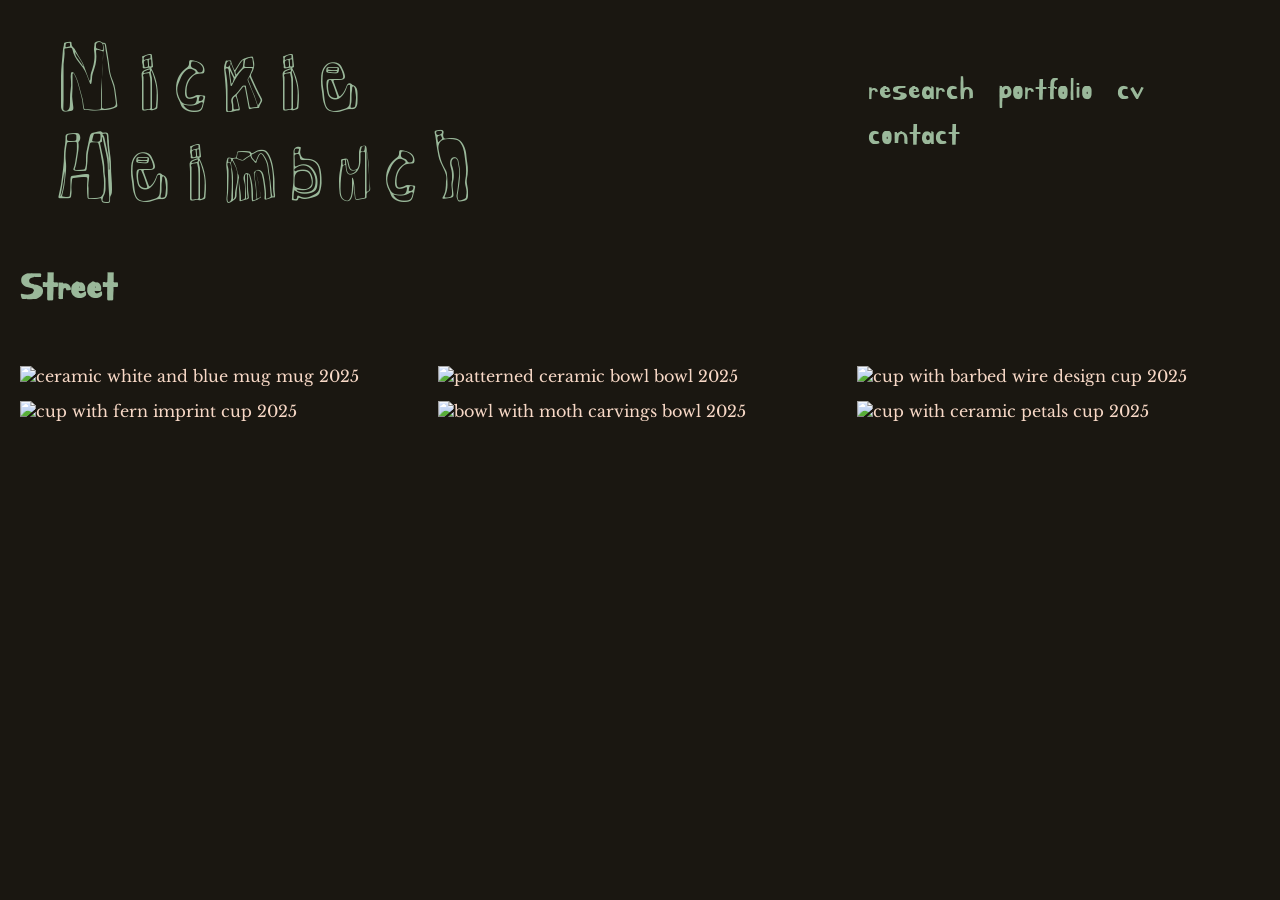
==== ceramics.html @ 0193261b "Add files via upload" ====
<!DOCTYPE HTML>
<html>
<head>
  <meta http-equiv="content-type" content="text/html; charset=utf-8" />
  <title>Nickie Heimbuch</title>
  <link rel="preconnect" href="https://fonts.googleapis.com">
<link rel="preconnect" href="https://fonts.gstatic.com" crossorigin>
<link href="https://fonts.googleapis.com/css2?family=Bagel+Fat+One&family=Kirang+Haerang&family=Libre+Baskerville:ital,wght@0,400..700;1,400..700&family=Modak&family=Palette+Mosaic&family=Rock+3D&display=swap" rel="stylesheet">

  <link  href="css/styles.css" rel="stylesheet" />
</head>
<body>
  
  
 <header>
    <div id="navdissappear">
      <nav class="homepage">
         <a href="Index.html">Nickie Heimbuch</a>
      </nav>

      <nav class="navbar">
        <a href="research.html">Research</a>
        <a href="portfolio.html">Portfolio</a>
        <a href="assets/Nickie Website CV.pdf" target="_blank" rel="noopener">CV</a>
        <a href="contact.html">Contact</a>
      </nav>
   </div>
</header>
  
  <section id="portfolio">
    <h2>Street</h2>
    

    <div class="gallery-grid">
  
  <!-- old -->
        <div class= "photocard">
        <img src="assets/ceramics/blue mug.jpg" alt="ceramic white and blue mug">
         mug 2025
        </div>
        
        <div class= "photocard">
        <img src="assets/ceramics/bowl.jpg" alt="patterned ceramic bowl">
         bowl 2025
        </div>
        
        <div class= "photocard">
        <img src="assets/ceramics/barbed.jpg" alt="cup with barbed wire design">
         cup 2025
        </div>
        
        <div class= "photocard">
        <img src="assets/ceramics/ferns.jpg" alt="cup with fern imprint">
         cup 2025
        </div>
        
        <div class= "photocard">
        <img src="assets/ceramics/moths.jpg" alt="bowl with moth carvings">
         bowl 2025
        </div>
        
        <div class= "photocard">
        <img src="assets/ceramics/petals.jpg" alt="cup with ceramic petals">
         cup 2025
        </div>
        
        
  
  
  
  
  
  
  
  
  </div>
  
  
   <script src="java/script.js"></script>
</body>
---- css/styles.css ----
/* Id's have a # before them and classes have a . before them. */



body{
  background-color: #1a1711;/* #38312d */
  margin:0;
   /*background-image:
        url("assets/designs/runner.png"),
        url("assets/designs/runner.png");

    background-repeat:
        repeat-y,
        repeat-y;

    background-position:
        left top,
        right top;

    background-size:
        120px auto,
        120px auto; */
}



/*About me description*/
p {
  font-family: "Libre Baskerville";
  color:#f7d8c6;
  font-size: 20px;
  line-height: 27px;
  padding-bottom: 20px;
  padding-top: 20px;
  margin-left: 5%;
  margin-right: 5%;
}
p1 {
  font-family: "Libre Baskerville";
  color:#f7d8c6;
  font-size: 20px;
}

/*about me heading*/
h1{
  font-family: "Rock 3D";
  color: #9ab89a;
  font-size: 40px;
  margin-left:5%;
  padding-top: 8px;
}

/*portfolio Page title text*/
h2{
  font-family: "Kirang Haerang";
  color: #9ab89a;
  font-size: 40px;
  margin-left: 20px;
}
/*portfolio page title subheading*/
h3{
  font-family: "Kirang Haerang";
  color: #9ab89a;
  font-size: 22px;
}
h3 a{
  font-family: "Kirang Haerang";
  color: #9ab89a;
  font-size: 22px;
  margin-left: 5%;
  text-decoration: none;
  
  display: inline-block;
  transition: .3s;
}
h3 a:hover {
    transform: scale(1.05);
}

/* set window margins */
.text{
  max-width: 1000px;
  margin: auto;
  padding: 0;
  padding-top:200px;

}

/*picture labels???*/
.text a {
  text-decoration: none;
  font-family: "Kirang Haerang";
  color: #9ab89a;
  font-size: 26px;
  margin-left: 5%;
  margin-right: 5%;
  
  display: inline-block;
  transition: .3s;
}
.text a:hover {
    transform: scale(1.05);
}



/*about me text column location*/
.column1 {
  width: 50%;
  float:left;
  margin: 0%;
}





/*navigation styles*/
.navbar a {
    text-decoration: none;
    margin-top: 0px;
    margin-bottom: 5px;
    margin-left: 20px;
    font-family: "Kirang Haerang";
  color: #9ab89a;
  font-size: 32px;
  text-transform: lowercase;
  display:inline-block;
  transition: transform 0.3s ease;
}
.navbar a:hover {
    transform: scale(1.3);
}

#navbar{
  position: fixed;
    top: 0;
    left: 0;
    width: 100%;
    background: #1a1711; 
    display: flex;
    justify-content: space-between;
    align-items: center;
    padding: 15px 40px;
    box-sizing: border-box;
    z-index: 1000;
}

#navdissappear{
  top: 0;
    left: 0;
    width: 100%;
    background: #1a1711; 
    display: flex;
    justify-content: space-between;
    align-items: center;
    padding: 15px 40px;
    box-sizing: border-box;
   
}

.homepage a {
  color: #9ab89a;
  text-decoration: none;
    margin: 0 15px;
 font-family: "Rock 3D";
  font-size: 80px;
  line-height: 90px;
  margin-top: 10px;
  margin-bottom: 10px;
  display:inline-block;
  transition: transform 0.3s ease;
}

.homepage a:hover {
    transform: scale(1.03);
}



/*gallery section selection text*/
.galleries a{
    color:#9ab89a;
    text-decoration:none;
    font-family:"Rock 3D";
    font-size:70px;
    transition:.3s;
}

.galleries a:hover{
    transform:scale(1.08);
}

.galleries {
    display: flex;
    justify-content: center;
    align-items: center;
    gap: 20px;
    padding: 20px 0;
}
.galleries:nth-child(even){
    flex-direction:row-reverse;
}




/* styling the gallery IMAGES*/
.gallery-grid {
    display: grid;
    grid-template-columns: repeat(3, 1fr);
    gap: 15px;
    padding: 20px;
}

.gallery-grid img {
    width: 100%;
    height: 300px;
    object-fit: cover;
    transition: transform 0.3s;
}

.gallery-grid img:hover {
    transform: scale(1.03);
}

/* Photo labels */
.photocard {
  font-family: "Libre Baskerville";
  color:#f7d8c6;
  font-size: 16px;
}




/*headshot*/
.rounded{
  border-radius: 20px;
}
#headshot{
  width: 50%;
  float: right;
  margin-top: 50px;
}

/*inline images*/

.inlineround {
  border-radius: 48px;
}
.inlineimage img {
    width: 100%;
    height: auto;
    padding-bottom: 10px;
    padding-top:10px;
}

/* splash images*/
.splashimage{
    width: 500px;
    height: 350px;
    flex-shrink: 0;
}

.splashimage img{
    width:100%;
    height:100%;
    object-fit:cover;
    border-radius:30px;
}




/*mobile friendly stuff*/
@media (max-width: 600 px){
 
  .column1{
    width: 100%;
  }
  
  body{
  background-color: #831;
  margin:0;
  }
  
}
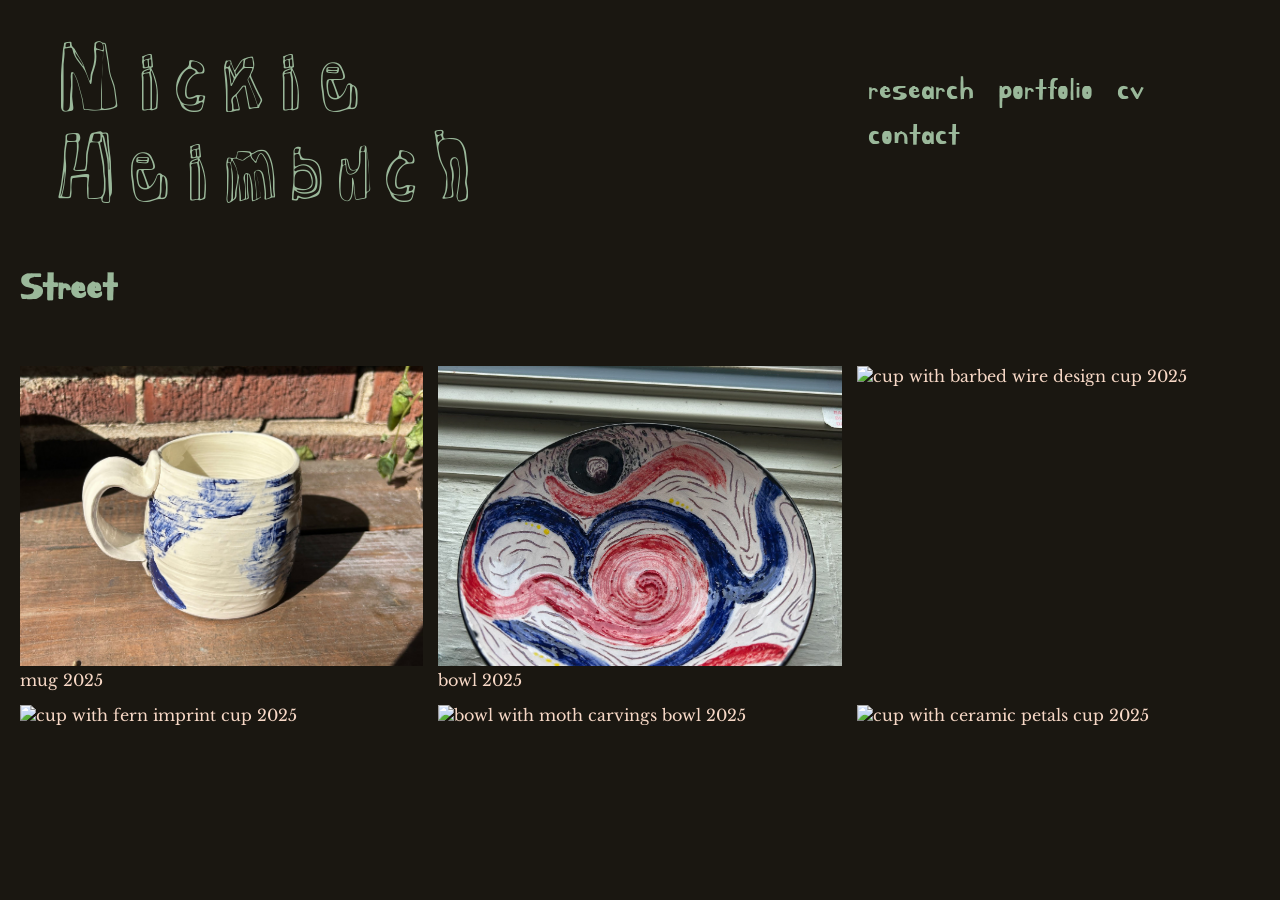
==== commit 3b9aea38: "phone accessibility" ====
--- a/ceramics.html
+++ b/ceramics.html
@@ -2,6 +2,7 @@
 <html>
 <head>
   <meta http-equiv="content-type" content="text/html; charset=utf-8" />
+    <meta name="viewport" content="width=device-width, initial-scale=1.0">
   <title>Nickie Heimbuch</title>
   <link rel="preconnect" href="https://fonts.googleapis.com">
 <link rel="preconnect" href="https://fonts.gstatic.com" crossorigin>
@@ -15,7 +16,7 @@
  <header>
     <div id="navdissappear">
       <nav class="homepage">
-         <a href="Index.html">Nickie Heimbuch</a>
+         <a href="index.html">Nickie Heimbuch</a>
       </nav>
 
       <nav class="navbar">
--- a/css/styles.css
+++ b/css/styles.css
@@ -274,15 +274,39 @@
 
 
 /*mobile friendly stuff*/
-@media (max-width: 600 px){
+@media (max-width: 768px) {
+
+ .navbar{
+        flex-direction:column;
+        gap:15px;
+        text-align:center;
+        font-size: 24px;
+    }
+ .homepage a{
+        font-size:42px;
+ }
+ 
+ 
+ 
+ .galleries{
+        flex-direction:column;
+        gap:30px;
+        padding:60px, 20px;
+    }
+
+ .splashimage{
+    width:min(90vw,500px);
+    aspect-ratio:5/3;
+}
+ 
+ .gallery-grid{
+        grid-template-columns:repeat(2,1fr);
+    }
+ 
  
   .column1{
     width: 100%;
   }
   
-  body{
-  background-color: #831;
-  margin:0;
-  }
   
 }
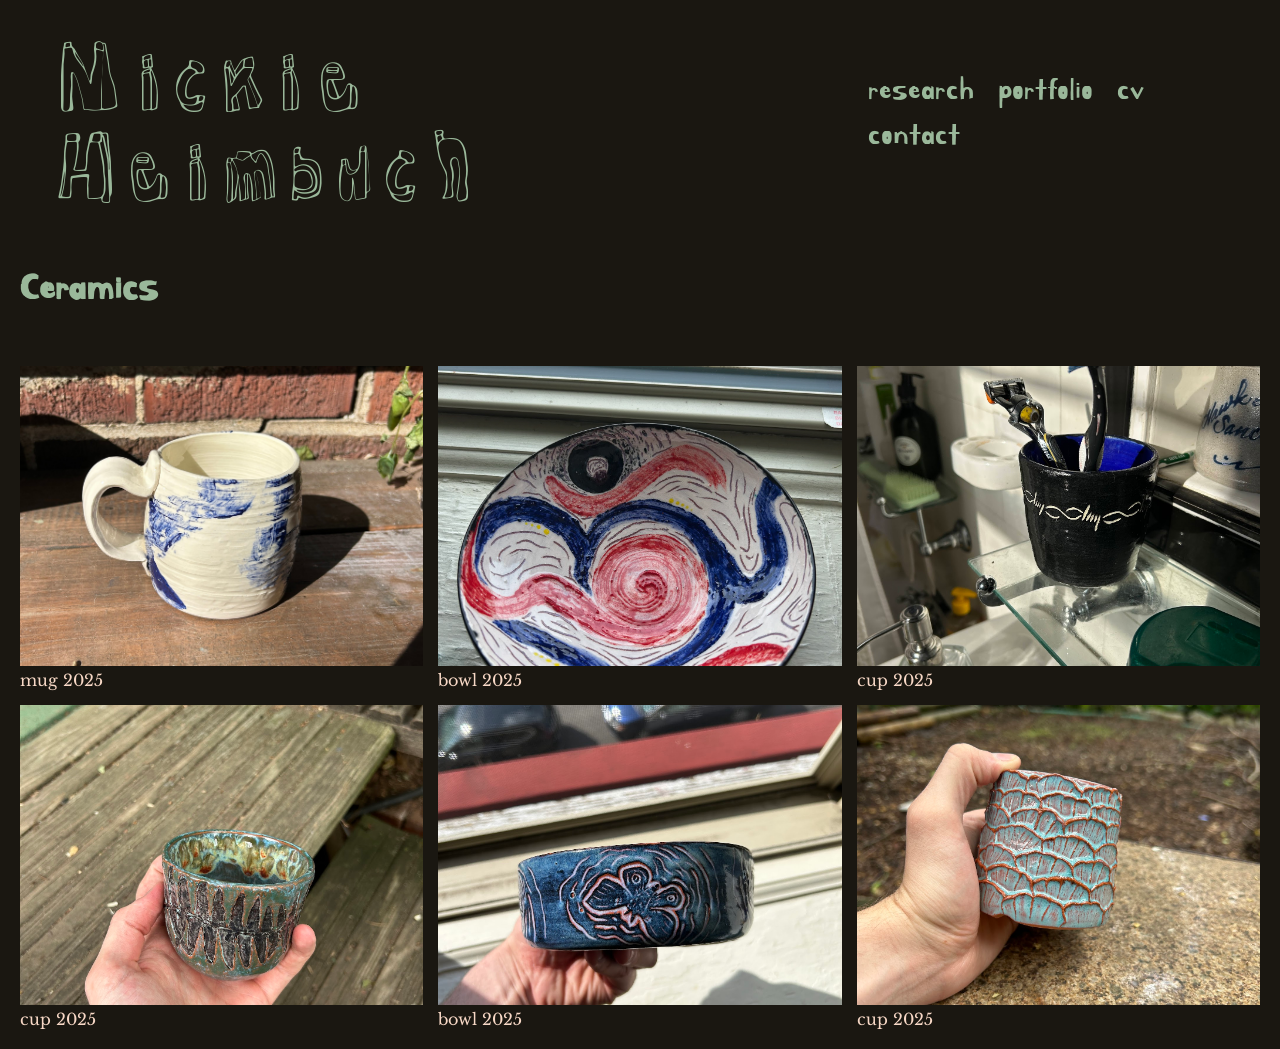
==== commit 896004c1: "mobile edits" ====
--- a/ceramics.html
+++ b/ceramics.html
@@ -29,7 +29,7 @@
 </header>
   
   <section id="portfolio">
-    <h2>Street</h2>
+    <h2>Ceramics</h2>
     
 
     <div class="gallery-grid">
@@ -46,22 +46,22 @@
         </div>
         
         <div class= "photocard">
-        <img src="assets/ceramics/barbed.jpg" alt="cup with barbed wire design">
+        <img src="assets/ceramics/barbed.JPG" alt="cup with barbed wire design">
          cup 2025
         </div>
         
         <div class= "photocard">
-        <img src="assets/ceramics/ferns.jpg" alt="cup with fern imprint">
+        <img src="assets/ceramics/ferns.JPG" alt="cup with fern imprint">
          cup 2025
         </div>
         
         <div class= "photocard">
-        <img src="assets/ceramics/moths.jpg" alt="bowl with moth carvings">
+        <img src="assets/ceramics/moths.JPG" alt="bowl with moth carvings">
          bowl 2025
         </div>
         
         <div class= "photocard">
-        <img src="assets/ceramics/petals.jpg" alt="cup with ceramic petals">
+        <img src="assets/ceramics/petals.JPG" alt="cup with ceramic petals">
          cup 2025
         </div>
         
--- a/css/styles.css
+++ b/css/styles.css
@@ -30,8 +30,8 @@
   color:#f7d8c6;
   font-size: 20px;
   line-height: 27px;
-  padding-bottom: 20px;
-  padding-top: 20px;
+  padding-bottom: 1%;
+  padding-top: 1%;
   margin-left: 5%;
   margin-right: 5%;
 }
@@ -231,7 +231,11 @@
   font-size: 16px;
 }
 
-
+.inlinelabel {
+  font-family: "Libre Baskerville";
+  color:#f7d8c6;
+  font-size: 16px;
+}
 
 
 /*headshot*/
@@ -273,40 +277,93 @@
 
 
 
-/*mobile friendly stuff*/
+/*!!!!!!!!!!!!!!!!!!!!mobile friendly stuff!!!!!!!!!!!!!!!!!!!!*/
 @media (max-width: 768px) {
 
+/*navigation edits*/
  .navbar{
         flex-direction:column;
         gap:15px;
         text-align:center;
         font-size: 24px;
     }
+  #navbar{
+    margin-left: 2%;
+  }
  .homepage a{
-        font-size:42px;
+        font-size: 44px;
+        margin-left: 0;
  }
- 
- 
- 
+
+header {
+  padding-bottom: 3%;
+  margin-bottom: 2%;
+}
+ 
+ /*homepage edits*/
+  .column1{
+    width: 100%;
+  }
+ #headshot{
+  width: 90%;
+  margin-top: 10%;
+  margin-left: 5%;
+  margin-right: 5%;
+  }
+ 
+ 
+ 
+ /*research page edits*/
+ .inlineimage img {
+    width: 96%;
+    margin-left: 2%;
+    margin-right: 2%;
+ }
+  .inlineimage {
+    width: 96%;
+    margin-left: 2%;
+    margin-right: 2%;
+  }
+    
+  .text{
+  max-width: 96%;
+  margin-left: 2%;
+  margin-right: 2%;
+  margin-top: 20%;
+  padding: 0;
+  padding-top:10%;
+  }
+  
+ .inlinelabel {
+  margin-left: 2%;
+  }
+ 
+ 
+ /*portfolio page edits*/
  .galleries{
         flex-direction:column;
         gap:30px;
         padding:60px, 20px;
-    }
-
+        font-size: 45px;
+    }
+  
+.galleries:nth-child(even) {
+        flex-direction: column;
+    }
+    
  .splashimage{
     width:min(90vw,500px);
     aspect-ratio:5/3;
-}
+    }
  
  .gallery-grid{
         grid-template-columns:repeat(2,1fr);
     }
  
  
-  .column1{
-    width: 100%;
-  }
-  
-  
-}
+ 
+ 
+ 
+  
+  
+}
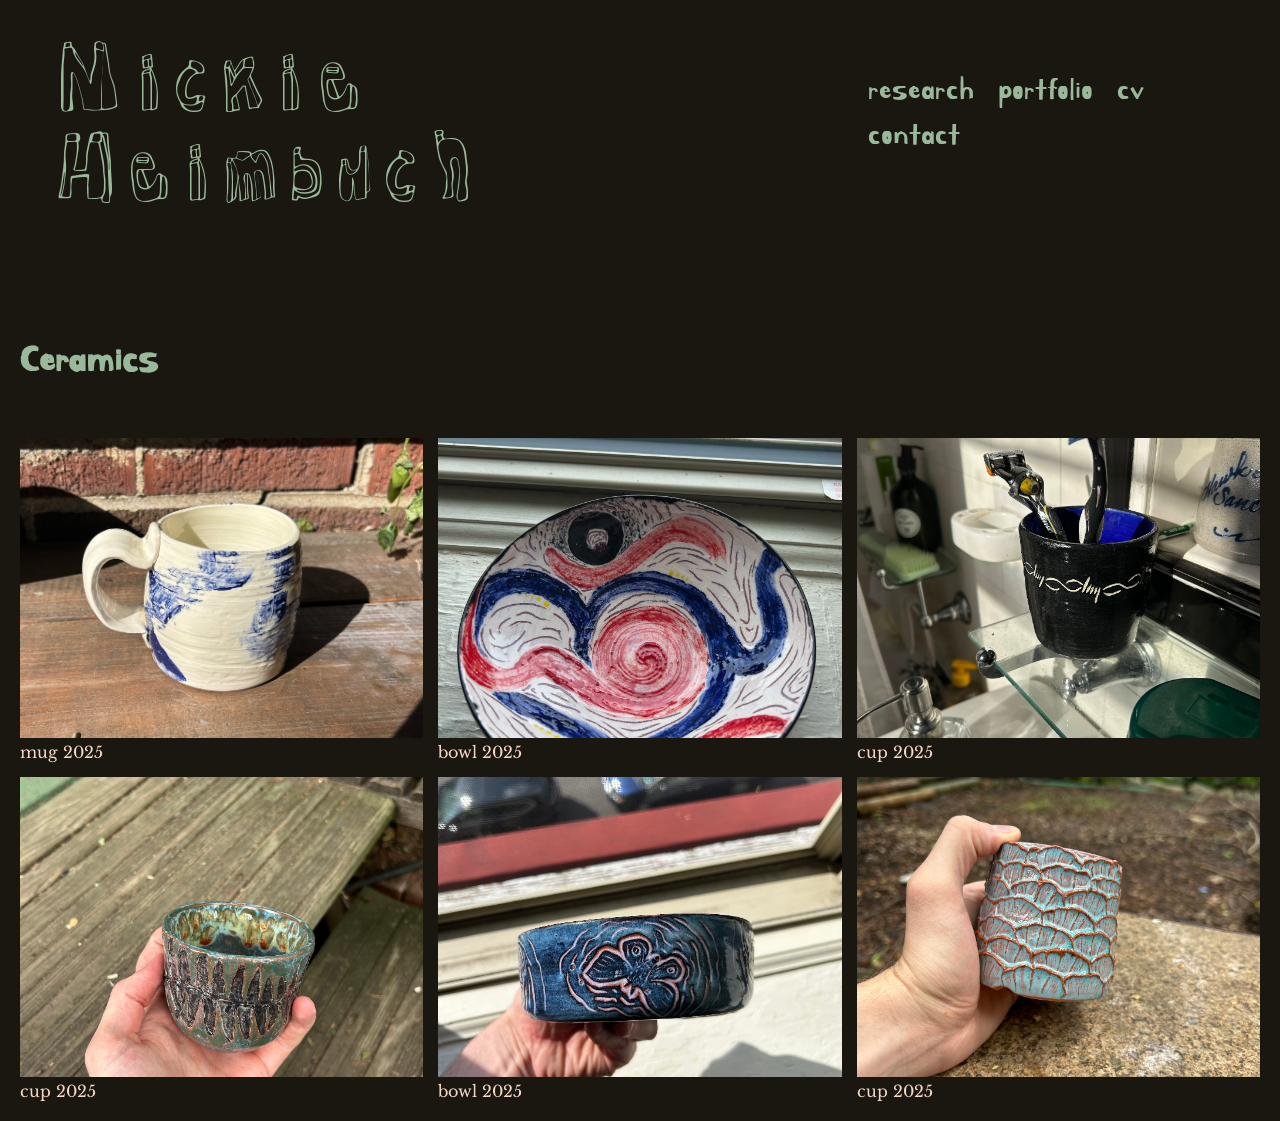
==== commit 882daf45: "phone dumb" ====
--- a/ceramics.html
+++ b/ceramics.html
@@ -27,6 +27,9 @@
       </nav>
    </div>
 </header>
+  
+  <br><br>
+  <br><br>
   
   <section id="portfolio">
     <h2>Ceramics</h2>
--- a/css/styles.css
+++ b/css/styles.css
@@ -1,5 +1,9 @@
 /* Id's have a # before them and classes have a . before them. */
 
+html,
+body{
+  overflow-x:hidden;
+}
 
 
 body{
@@ -278,21 +282,40 @@
 
 
 /*!!!!!!!!!!!!!!!!!!!!mobile friendly stuff!!!!!!!!!!!!!!!!!!!!*/
-@media (max-width: 768px) {
+@media (max-width: 900px) {
+  
+  body {
+    padding-top: 120px;
+  }
 
 /*navigation edits*/
- .navbar{
+ .navbar {
+        display:flex;
         flex-direction:column;
         gap:15px;
+        align-items: center;
         text-align:center;
         font-size: 24px;
-    }
+        margin-left: 0%;
+        
+    }
+  .navbar a {
+    font-size: 28px;
+    margin: 0;
+  }
   #navbar{
-    margin-left: 2%;
+    margin-left: 0%;
+    margin-right: 0%;
+    padding: 4%;
+  }
+  #navdissappear{
+    position: fixed;
+    padding: 4%;
   }
  .homepage a{
         font-size: 44px;
         margin-left: 0;
+        line-height: 60px;
  }
 
 header {
@@ -335,7 +358,7 @@
   }
   
  .inlinelabel {
-  margin-left: 2%;
+  margin-left: 5%;
   }
  
  
@@ -344,9 +367,11 @@
         flex-direction:column;
         gap:30px;
         padding:60px, 20px;
-        font-size: 45px;
-    }
-  
+        font-size: 40px;
+    }
+  .galleries a {
+    font-size: 40px;
+    }
 .galleries:nth-child(even) {
         flex-direction: column;
     }
@@ -360,10 +385,14 @@
         grid-template-columns:repeat(2,1fr);
     }
  
- 
- 
- 
- 
-  
-  
-}
+ img{
+   max-width: 100%;
+   height: auto;
+   display: block;
+ }
+ 
+ 
+ 
+  
+  
+}
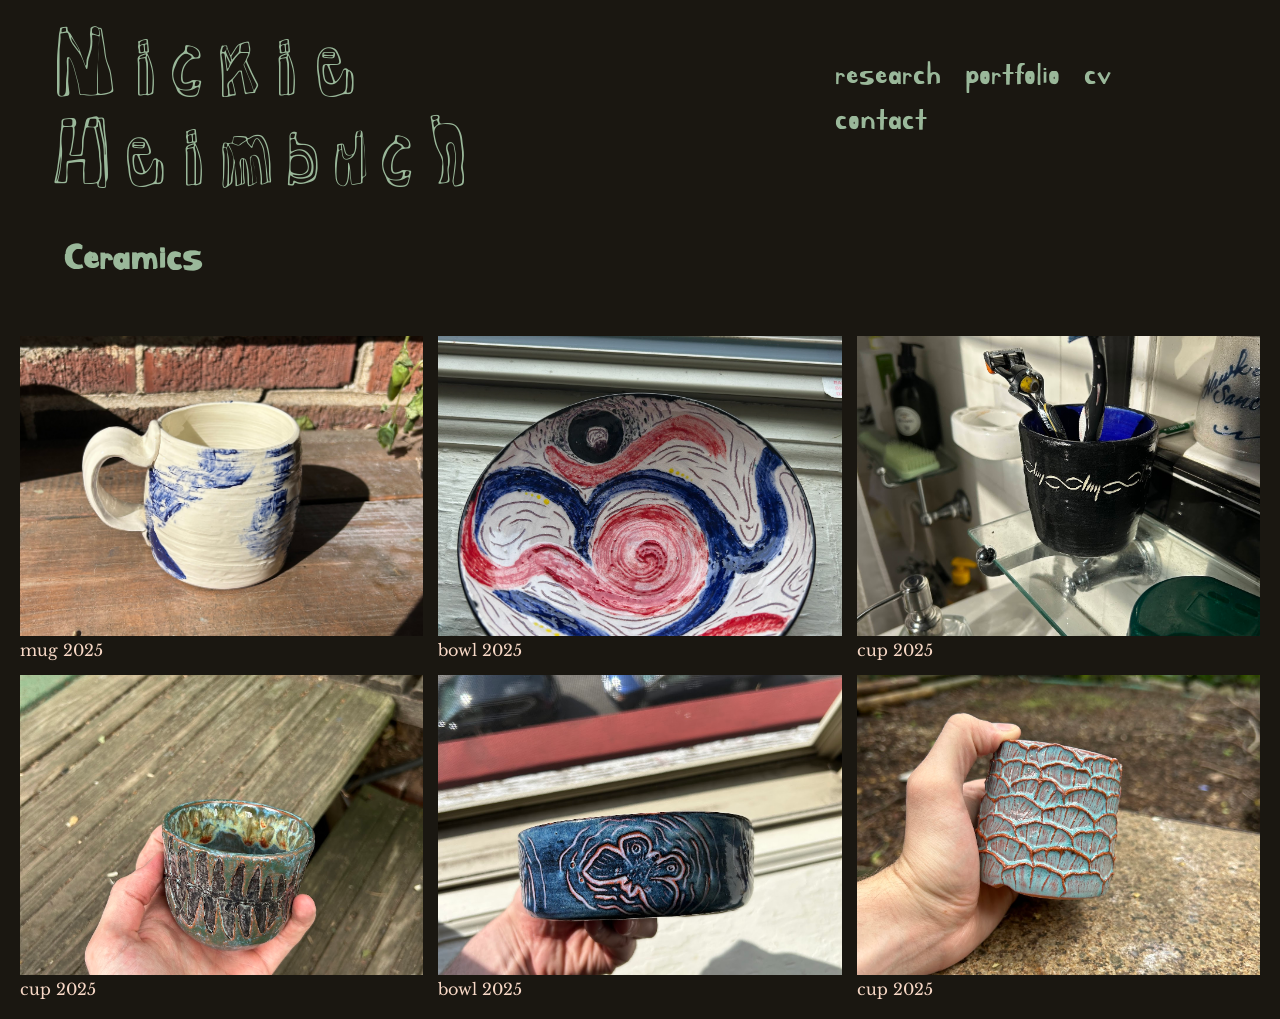
==== commit d8352c13: "this is a learning experience... my code is messy and i am making things look better for mobile agai" ====
--- a/ceramics.html
+++ b/ceramics.html
@@ -28,8 +28,7 @@
    </div>
 </header>
   
-  <br><br>
-  <br><br>
+
   
   <section id="portfolio">
     <h2>Ceramics</h2>
--- a/css/styles.css
+++ b/css/styles.css
@@ -51,7 +51,8 @@
   color: #9ab89a;
   font-size: 40px;
   margin-left:5%;
-  padding-top: 8px;
+  padding-top: 3%;
+  margin-top: 0%;
 }
 
 /*portfolio Page title text*/
@@ -59,7 +60,7 @@
   font-family: "Kirang Haerang";
   color: #9ab89a;
   font-size: 40px;
-  margin-left: 20px;
+  margin-left: 5%;
 }
 /*portfolio page title subheading*/
 h3{
@@ -86,7 +87,7 @@
   max-width: 1000px;
   margin: auto;
   padding: 0;
-  padding-top:200px;
+  padding-top:10%;
 
 }
 
@@ -124,13 +125,14 @@
     text-decoration: none;
     margin-top: 0px;
     margin-bottom: 5px;
-    margin-left: 20px;
+    margin-right: 20px;
     font-family: "Kirang Haerang";
   color: #9ab89a;
   font-size: 32px;
   text-transform: lowercase;
   display:inline-block;
   transition: transform 0.3s ease;
+ 
 }
 .navbar a:hover {
     transform: scale(1.3);
@@ -145,33 +147,43 @@
     display: flex;
     justify-content: space-between;
     align-items: center;
-    padding: 15px 40px;
+    margin-left: 0%;
+    margin-right: 0%;
+    padding-left: 4%;
+    padding-right: 4%;
+    padding-top: 0%;
     box-sizing: border-box;
     z-index: 1000;
 }
 
 #navdissappear{
-  top: 0;
+    top: 0;
     left: 0;
     width: 100%;
     background: #1a1711; 
     display: flex;
     justify-content: space-between;
     align-items: center;
-    padding: 15px 40px;
+    margin-left: 0%;
+    margin-right: 0%;
+    padding-left: 4%;
+    padding-right: 4%;
+    padding-top: 0%;
     box-sizing: border-box;
+    z-index: 1000;
    
 }
 
 .homepage a {
   color: #9ab89a;
   text-decoration: none;
-    margin: 0 15px;
- font-family: "Rock 3D";
+  line-height: 40px;
+  font-family: "Rock 3D";
   font-size: 80px;
   line-height: 90px;
   margin-top: 10px;
   margin-bottom: 10px;
+  align-items: center;
   display:inline-block;
   transition: transform 0.3s ease;
 }
@@ -180,9 +192,12 @@
     transform: scale(1.03);
 }
 
-
-
-/*gallery section selection text*/
+/*gallery top padding issue*/
+.spacing {
+  margin-top: 10%;
+}
+
+/*gallery section selection text and splash images*/
 .galleries a{
     color:#9ab89a;
     text-decoration:none;
@@ -206,6 +221,19 @@
     flex-direction:row-reverse;
 }
 
+/* splash images*/
+.splashimage{
+    width: 500px;
+    height: 350px;
+    flex-shrink: 0;
+}
+.splashimage img{
+    width:100%;
+    height:100%;
+    object-fit:cover;
+    border-radius:30px;
+}
+
 
 
 
@@ -249,7 +277,7 @@
 #headshot{
   width: 50%;
   float: right;
-  margin-top: 50px;
+  margin-top: 3%;
 }
 
 /*inline images*/
@@ -264,19 +292,6 @@
     padding-top:10px;
 }
 
-/* splash images*/
-.splashimage{
-    width: 500px;
-    height: 350px;
-    flex-shrink: 0;
-}
-
-.splashimage img{
-    width:100%;
-    height:100%;
-    object-fit:cover;
-    border-radius:30px;
-}
 
 
 
@@ -290,39 +305,44 @@
 
 /*navigation edits*/
  .navbar {
-        display:flex;
-        flex-direction:column;
-        gap:15px;
-        align-items: center;
-        text-align:center;
         font-size: 24px;
         margin-left: 0%;
-        
     }
   .navbar a {
     font-size: 28px;
-    margin: 0;
+   
+    
   }
   #navbar{
+    display: block;
     margin-left: 0%;
     margin-right: 0%;
-    padding: 4%;
+    padding-left: 4%;
+    padding-right: 4%;
+    padding-top: 0%;
+    z-index: 1000;
   }
   #navdissappear{
     position: fixed;
-    padding: 4%;
-  }
+    display: block;
+    margin-left: 0%;
+    margin-right: 0%;
+    padding-left: 4%;
+    padding-right: 4%;
+    padding-top: 0%;
+    z-index: 1000;
+  }
+.homepage{
+  width: 100%;
+  padding-right: 100px;
+}
  .homepage a{
-        font-size: 44px;
+        font-size: 42px;
         margin-left: 0;
-        line-height: 60px;
+        line-height: 40px;
  }
 
-header {
-  padding-bottom: 3%;
-  margin-bottom: 2%;
-}
- 
+
  /*homepage edits*/
   .column1{
     width: 100%;
@@ -352,9 +372,8 @@
   max-width: 96%;
   margin-left: 2%;
   margin-right: 2%;
-  margin-top: 20%;
+  margin-top: 2%;
   padding: 0;
-  padding-top:10%;
   }
   
  .inlinelabel {
@@ -391,8 +410,10 @@
    display: block;
  }
  
- 
- 
-  
-  
-}
+ .spacing {
+  margin-top: 0%;
+}
+ 
+  
+  
+}
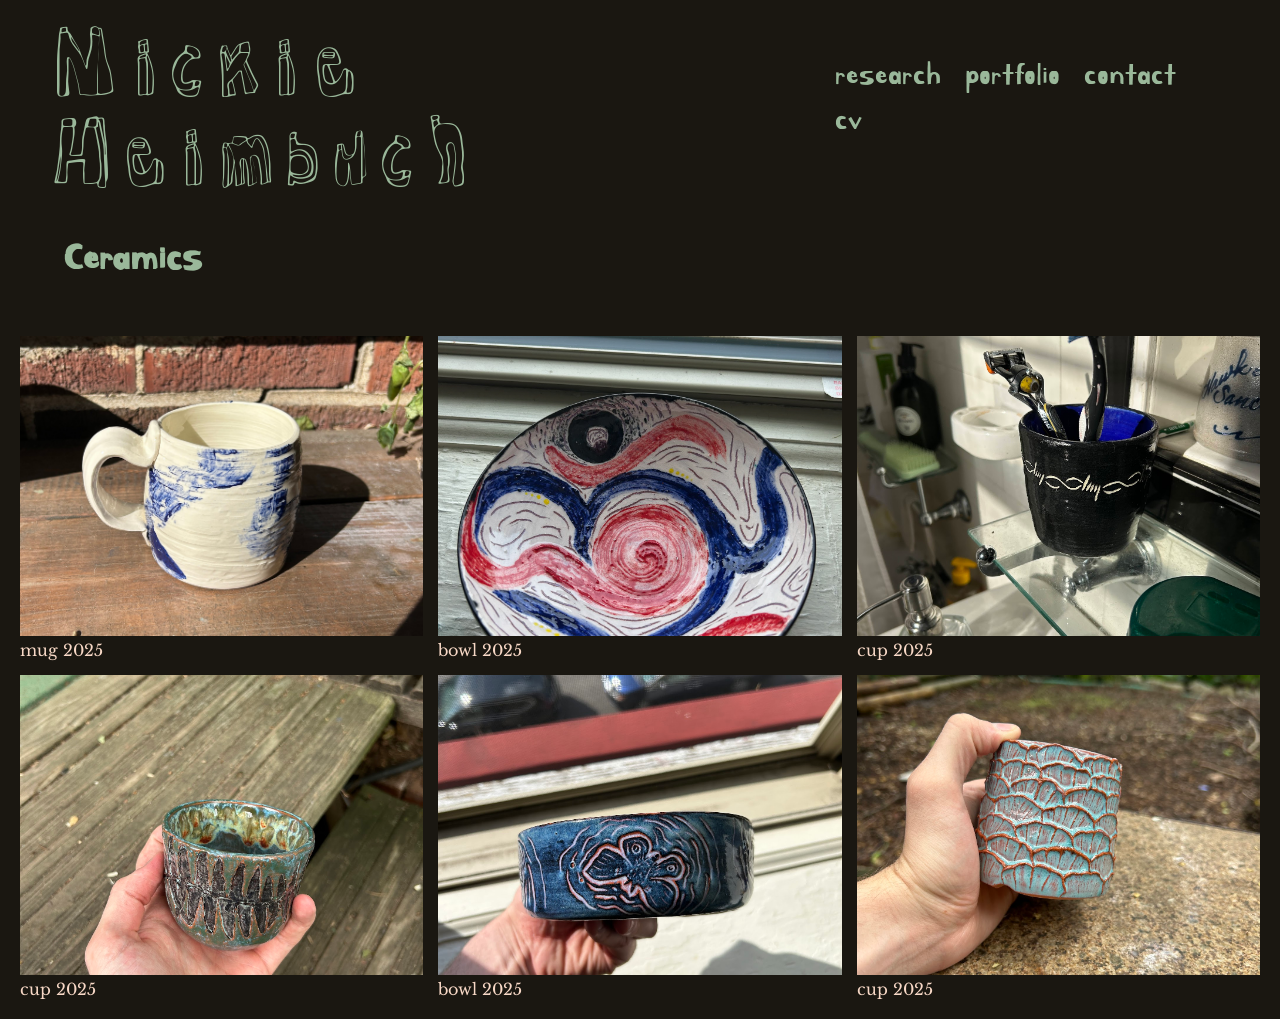
==== commit b92386f1: "reordering nav pages" ====
--- a/ceramics.html
+++ b/ceramics.html
@@ -22,8 +22,8 @@
       <nav class="navbar">
         <a href="research.html">Research</a>
         <a href="portfolio.html">Portfolio</a>
+        <a href="contact.html">Contact</a>
         <a href="assets/Nickie Website CV.pdf" target="_blank" rel="noopener">CV</a>
-        <a href="contact.html">Contact</a>
       </nav>
    </div>
 </header>
--- a/css/styles.css
+++ b/css/styles.css
@@ -309,7 +309,7 @@
         margin-left: 0%;
     }
   .navbar a {
-    font-size: 28px;
+    font-size: 24px;
    
     
   }
@@ -321,6 +321,7 @@
     padding-right: 4%;
     padding-top: 0%;
     z-index: 1000;
+    
   }
   #navdissappear{
     position: fixed;
@@ -337,7 +338,7 @@
   padding-right: 100px;
 }
  .homepage a{
-        font-size: 42px;
+        font-size: 28px;
         margin-left: 0;
         line-height: 40px;
  }
